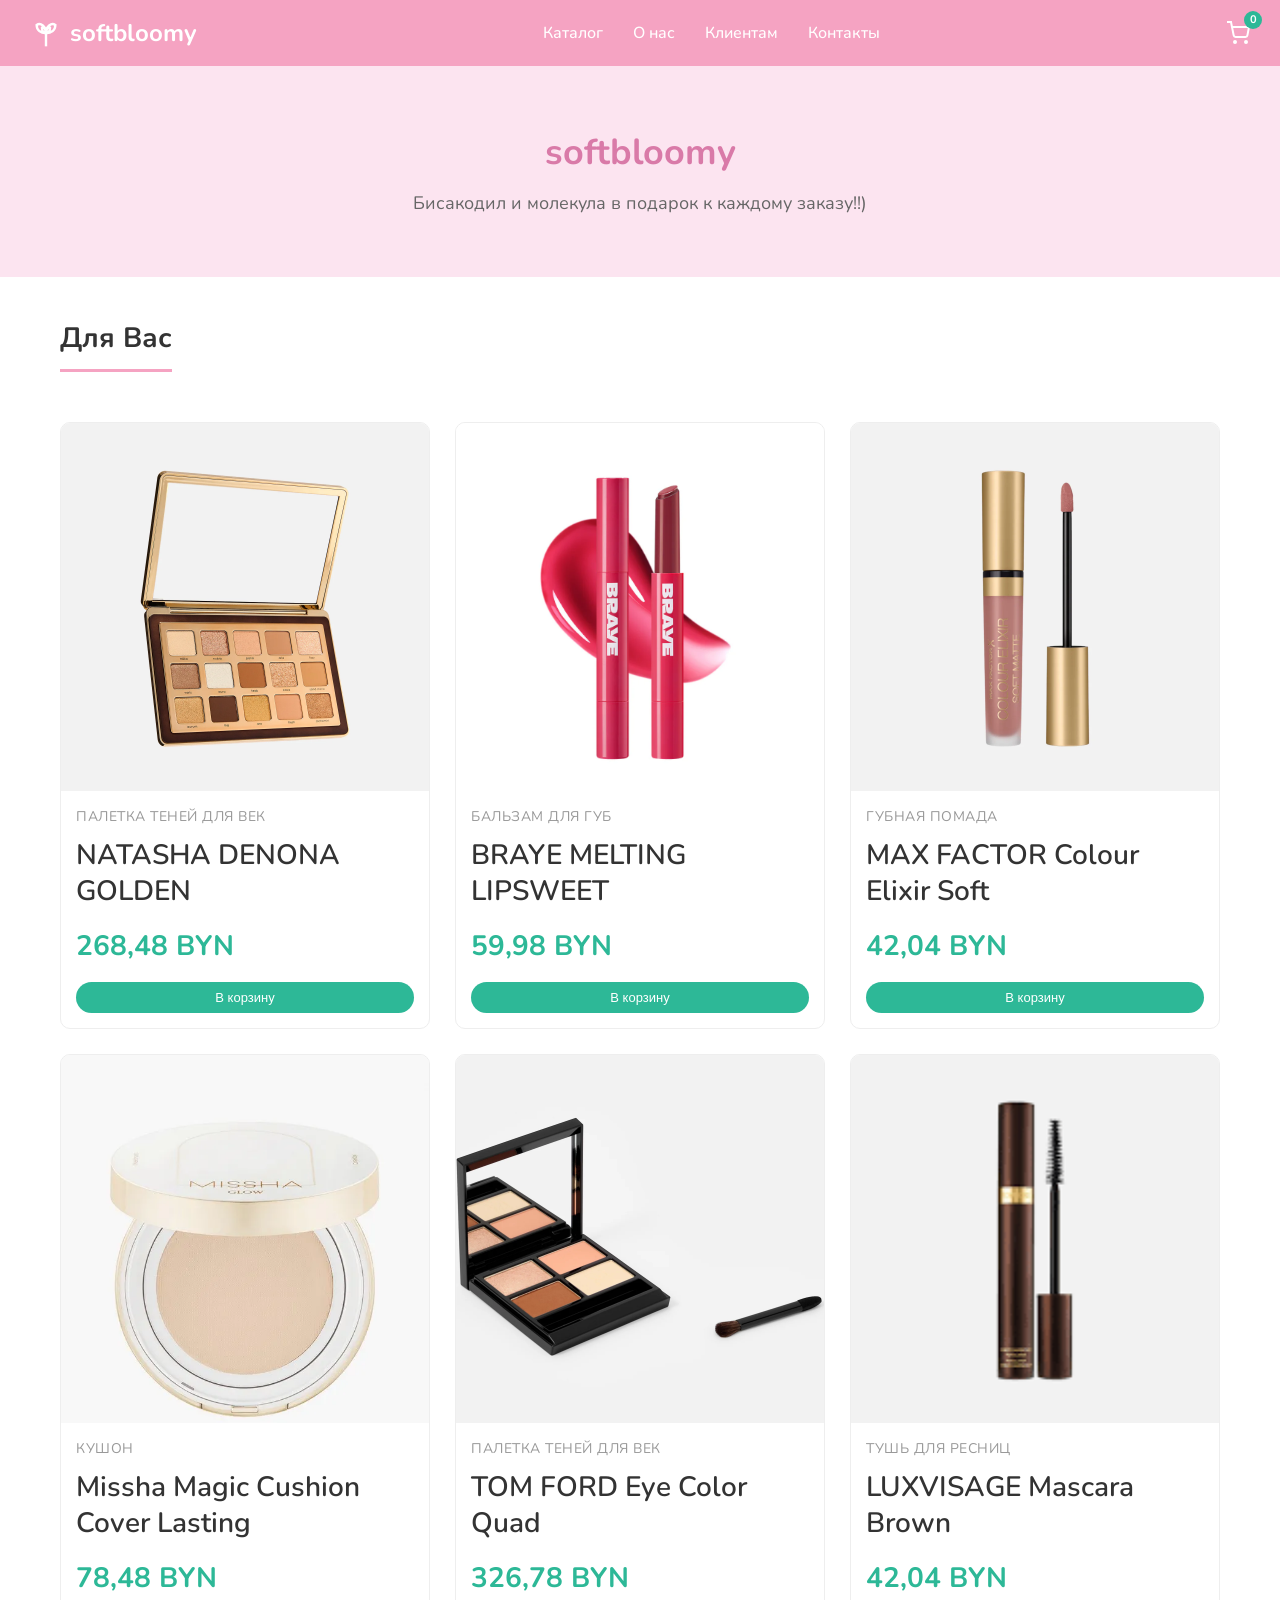
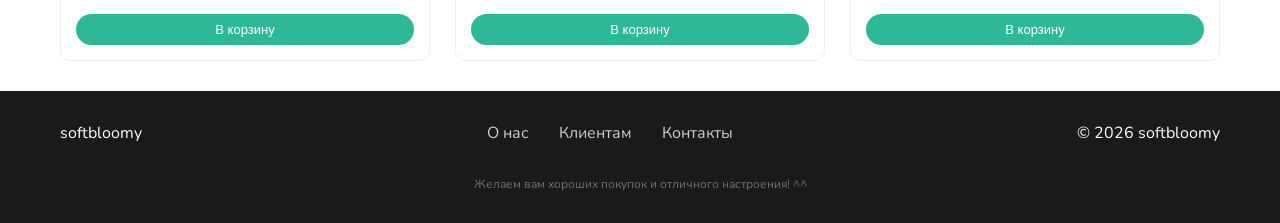
==== index.html @ a7adffe4 "commit" ====
<!DOCTYPE html>
<html lang="ru">
<head>
    <meta charset="UTF-8">
    <meta name="viewport" content="width=device-width, initial-scale=1.0">
    <title>softbloomy — интернет-магазин косметики</title>
    <link href="https://fonts.googleapis.com/css2?family=Nunito:wght@400;500;600;700&display=swap" rel="stylesheet">
    <link rel="stylesheet" href="style.css">
</head>
<body>

<header>
    <div class="logo">
        <a href="index.html">
            <svg width="32" height="32" viewBox="0 0 24 24" fill="none" stroke="white" stroke-width="1.8">
                <path d="M12 22V12"/>
                <path d="M12 12C12 7 8 4 5 6c0 4 3 6 7 6z"/>
                <path d="M12 12C12 7 16 4 19 6c0 4-3 6-7 6z"/>
                <path d="M12 12C12 9 10 7 9 8c0 3 1.5 4 3 4z"/>
                <path d="M12 12C12 9 14 7 15 8c0 3-1.5 4-3 4z"/>
            </svg>
            softbloomy
        </a>
    </div>
    <ul class="nav-links">
        <li><a href="catalog.html">Каталог</a></li>
        <li><a href="about.html">О нас</a></li>
        <li><a href="clients.html">Клиентам</a></li>
        <li><a href="contacts.html">Контакты</a></li>
    </ul>
    <div class="cart-link">
        <a href="cart.html">
            <svg width="24" height="24" viewBox="0 0 24 24" fill="none" stroke="white" stroke-width="2">
                <circle cx="9" cy="21" r="1"/>
                <circle cx="20" cy="21" r="1"/>
                <path d="M1 1h4l2.68 13.39a2 2 0 0 0 2 1.61h9.72a2 2 0 0 0 2-1.61L23 6H6"/>
            </svg>
            <span class="cart-count">0</span>
        </a>
    </div>
    <div class="burger">
        <span></span><span></span><span></span>
    </div>
</header>

<div class="mobile-menu">
    <a href="catalog.html">Каталог</a>
    <a href="about.html">О нас</a>
    <a href="clients.html">Клиентам</a>
    <a href="contacts.html">Контакты</a>
</div>

<main>
    <div class="hero">
        <h1>softbloomy</h1>
        <p>Бисакодил и молекула в подарок к каждому заказу!!) </p>
    </div>
    
    <div class="container">
        <h2 class="section-title">Для Вас</h2>
        <div class="product-grid" id="featured-grid"></div>
    </div>
</main>

<footer>
    <div class="container">
        <div class="footer-inner">
            <div>softbloomy</div>
            <div class="footer-links">
                <a href="about.html">О нас</a>
                <a href="clients.html">Клиентам</a>
                <a href="contacts.html">Контакты</a>
            </div>
            <div>© 2026 softbloomy</div>
        </div>
    </div>
</footer>

<script src="main.js"></script>
</body>
</html>
---- style.css ----
@charset "UTF-8";
* {
  margin: 0;
  padding: 0;
  box-sizing: border-box;
}

body {
  font-family: "Nunito", sans-serif;
  background: #ffffff;
  color: #333;
  line-height: 1.5;
  min-height: 100vh;
  display: flex;
  flex-direction: column;
}

.container {
  max-width: 1200px;
  margin: 0 auto;
  padding: 0 20px;
}

/* ШАПКА */
header {
  background: #f5a3c2;
  padding: 15px 30px;
  display: flex;
  justify-content: space-between;
  align-items: center;
  flex-wrap: wrap;
  position: sticky;
  top: 0;
  z-index: 100;
}

.logo a {
  font-size: 24px;
  font-weight: bold;
  color: white;
  text-decoration: none;
  display: flex;
  align-items: center;
  gap: 8px;
}

.logo svg {
  width: 32px;
  height: 32px;
}

.nav-links {
  display: flex;
  gap: 30px;
  list-style: none;
}

.nav-links a {
  color: white;
  text-decoration: none;
  font-weight: 500;
  padding: 5px 0;
}

.nav-links a:hover,
.nav-links a.active {
  border-bottom: 2px solid white;
}

.cart-link a {
  display: flex;
  align-items: center;
  gap: 5px;
  color: white;
  text-decoration: none;
  position: relative;
}

.cart-link svg {
  width: 24px;
  height: 24px;
}

.cart-count {
  position: absolute;
  top: -10px;
  right: -12px;
  background: #2db897;
  color: white;
  font-size: 11px;
  width: 18px;
  height: 18px;
  border-radius: 50%;
  display: flex;
  align-items: center;
  justify-content: center;
  font-weight: bold;
}

.burger {
  display: none;
  flex-direction: column;
  cursor: pointer;
}

.burger span {
  width: 25px;
  height: 3px;
  background: white;
  margin: 3px 0;
}

.mobile-menu {
  display: none;
  flex-direction: column;
  background: #f5a3c2;
  padding: 15px;
  gap: 10px;
}

.mobile-menu a {
  color: white;
  text-decoration: none;
  padding: 8px;
}

.mobile-menu.open {
  display: flex;
}

/* ГЛАВНЫЙ БАННЕР */
.hero {
  background: #fce4f0;
  text-align: center;
  padding: 60px 20px;
}

.hero h1 {
  font-size: 36px;
  color: #d97aa8;
  margin-bottom: 10px;
}

.hero p {
  font-size: 18px;
  color: #666;
}

/* ЗАГОЛОВКИ */
.section-title {
  font-size: 28px;
  margin: 40px 0 20px;
  padding-bottom: 10px;
  border-bottom: 3px solid #f5a3c2;
  display: inline-block;
}

/* СЕТКА ТОВАРОВ */
.product-grid {
  display: grid;
  grid-template-columns: repeat(3, 1fr);
  gap: 25px;
  margin: 30px 0;
}

/* КАРТОЧКА ТОВАРА */
.product-card {
  border: 1px solid #eee;
  border-radius: 10px;
  overflow: hidden;
  transition: box-shadow 0.2s;
  background: white;
}

.product-card:hover {
  box-shadow: 0 5px 15px rgba(0, 0, 0, 0.1);
}

/* КВАДРАТНОЕ ИЗОБРАЖЕНИЕ */
.product-img {
  width: 100%;
  aspect-ratio: 1/1;
  overflow: hidden;
  background: #f5f5f5;
}

.product-img img {
  width: 100%;
  height: 100%;
  -o-object-fit: cover;
     object-fit: cover;
}

.product-info {
  padding: 15px;
}

.product-type {
  font-size: 12px;
  color: #999;
  text-transform: uppercase;
  letter-spacing: 0.5px;
}

.product-name {
  font-size: 16px;
  font-weight: 600;
  margin: 8px 0;
  line-height: 1.3;
}

/* ЦЕНА ТОВАРА - ЖИРНЫМ ЗЕЛЁНЫМ */
.product-price {
  font-size: 18px;
  font-weight: bold;
  color: #2db897;
  margin: 10px 0;
  display: block;
}

/* КНОПКА В КОРЗИНУ */
.btn-add {
  background: #2db897;
  color: white;
  border: none;
  padding: 8px 16px;
  border-radius: 20px;
  cursor: pointer;
  font-size: 13px;
  width: 100%;
  transition: background 0.2s;
}

.btn-add:hover {
  background: #1e8a72;
}

/* КАТАЛОГ */
.catalog-layout {
  display: grid;
  grid-template-columns: 220px 1fr;
  gap: 30px;
  margin: 30px 0;
}

.sidebar {
  background: #f9f9f9;
  padding: 20px;
  border-radius: 10px;
  position: sticky;
  top: 90px;
  align-self: start;
}

.sidebar h3 {
  margin-bottom: 15px;
  padding-bottom: 8px;
  border-bottom: 2px solid #f5a3c2;
}

.category {
  margin-bottom: 10px;
}

.category-btn {
  width: 100%;
  text-align: left;
  background: none;
  border: none;
  padding: 8px 0;
  font-size: 15px;
  cursor: pointer;
  display: flex;
  justify-content: space-between;
}

.subcats {
  padding-left: 15px;
  max-height: 0;
  overflow: hidden;
  transition: max-height 0.2s;
}

.subcats.open {
  max-height: 150px;
}

.subcats a {
  display: block;
  padding: 5px 0;
  color: #666;
  text-decoration: none;
  font-size: 14px;
}

.subcats a:hover {
  color: #2db897;
}

/* ХЛЕБНЫЕ КРОШКИ */
.breadcrumb {
  margin: 20px 0;
  font-size: 14px;
  color: #999;
}

.breadcrumb a {
  color: #2db897;
  text-decoration: none;
}

/* СТРАНИЦА ТОВАРА */
.product-page {
  display: grid;
  grid-template-columns: 1fr 1fr;
  gap: 40px;
  margin: 40px 0;
}

.product-gallery {
  width: 100%;
  aspect-ratio: 1/1;
  overflow: hidden;
  border-radius: 10px;
  background: #f5f5f5;
}

.product-gallery img {
  width: 100%;
  height: 100%;
  -o-object-fit: cover;
     object-fit: cover;
}

.product-info .product-type {
  color: #999;
  text-transform: uppercase;
  font-size: 14px;
}

.product-info .product-name {
  font-size: 28px;
  margin: 10px 0;
}

.product-info .product-price {
  font-size: 28px;
  color: #2db897;
  font-weight: bold;
  margin: 15px 0;
}

.btn-primary {
  background: #2db897;
  color: white;
  border: none;
  padding: 12px 30px;
  border-radius: 30px;
  font-size: 16px;
  cursor: pointer;
}

.btn-primary:hover {
  background: #1e8a72;
}

.specs-table {
  width: 100%;
  margin-top: 20px;
  border-collapse: collapse;
}

.specs-table tr {
  border-bottom: 1px solid #eee;
}

.specs-table td {
  padding: 10px 5px;
}

.specs-table td:first-child {
  color: #999;
  width: 40%;
}

/* КОРЗИНА */
.cart-page {
  display: grid;
  grid-template-columns: 1fr 320px;
  gap: 30px;
  margin: 30px 0;
}

.cart-item {
  display: grid;
  grid-template-columns: 80px 1fr auto;
  gap: 15px;
  align-items: center;
  background: #f9f9f9;
  padding: 15px;
  border-radius: 10px;
  margin-bottom: 15px;
}

.cart-item-img {
  width: 80px;
  height: 80px;
  border-radius: 8px;
  overflow: hidden;
}

.cart-item-img img {
  width: 100%;
  height: 100%;
  -o-object-fit: cover;
     object-fit: cover;
}

.cart-item-price {
  color: #2db897;
  font-weight: bold;
}

.qty-control {
  display: flex;
  gap: 10px;
  align-items: center;
}

.qty-btn {
  width: 30px;
  height: 30px;
  border-radius: 50%;
  border: 1px solid #ddd;
  background: white;
  cursor: pointer;
}

.qty-btn:hover {
  background: #f5a3c2;
  border-color: #f5a3c2;
}

.cart-summary {
  background: #f9f9f9;
  padding: 20px;
  border-radius: 10px;
  position: sticky;
  top: 90px;
}

.cart-summary h3 {
  margin-bottom: 15px;
}

.summary-row {
  display: flex;
  justify-content: space-between;
  margin: 10px 0;
}

.summary-row.total {
  font-size: 18px;
  font-weight: bold;
  border-top: 1px solid #ddd;
  padding-top: 10px;
  margin-top: 10px;
}

.btn-order {
  width: 100%;
  background: #2db897;
  color: white;
  border: none;
  padding: 12px;
  border-radius: 30px;
  margin-top: 20px;
  cursor: pointer;
}

.btn-order:hover {
  background: #1e8a72;
}

.empty-cart {
  text-align: center;
  padding: 60px;
}

.empty-cart svg {
  width: 80px;
  color: #ccc;
  margin-bottom: 20px;
}

/* ФОРМА ЗАКАЗА */
.order-form {
  margin-top: 20px;
  padding-top: 20px;
  border-top: 1px solid rgba(0, 0, 0, 0.1);
}

.form-group {
  margin-bottom: 15px;
}

.form-group label {
  display: block;
  margin-bottom: 5px;
  font-weight: 500;
  font-size: 13px;
}

.form-group input,
.form-group select {
  width: 100%;
  padding: 10px;
  border: 1px solid #ddd;
  border-radius: 8px;
  font-family: inherit;
  font-size: 14px;
}

.form-group input:focus,
.form-group select:focus {
  outline: none;
  border-color: #2db897;
}

.city-row {
  display: flex;
  gap: 10px;
}

.city-row select {
  flex: 1;
}

.btn-select-city {
  background: #f5a3c2;
  color: white;
  border: none;
  padding: 0 15px;
  border-radius: 8px;
  cursor: pointer;
  font-size: 16px;
  font-weight: bold;
}

.btn-select-city:hover {
  background: #d97aa8;
}

.selected-city {
  background: #e8f5f0;
  padding: 8px 12px;
  border-radius: 8px;
  font-size: 13px;
  margin-top: 10px;
}

/* СТРАНИЦЫ О НАС, КЛИЕНТАМ, КОНТАКТЫ */
.page-content {
  max-width: 800px;
  margin: 40px auto;
  text-align: center;
}

.info-block {
  background: #f9f9f9;
  padding: 20px;
  border-radius: 10px;
  margin: 20px 0;
  text-align: left;
}

.info-block h3 {
  color: #2db897;
  margin-bottom: 10px;
}

.contacts-list {
  text-align: left;
  background: #f9f9f9;
  padding: 30px;
  border-radius: 10px;
}

.contacts-list p {
  margin: 15px 0;
}

/* ПОДВАЛ */
footer {
  background: #1a1a1a;
  color: white;
  padding: 30px 0;
  margin-top: auto;
}

.footer-inner {
  display: flex;
  justify-content: space-between;
  align-items: center;
  flex-wrap: wrap;
  gap: 20px;
}

.footer-links {
  display: flex;
  gap: 30px;
}

.footer-links a {
  color: #ccc;
  text-decoration: none;
}

.footer-links a:hover {
  color: #f5a3c2;
}

/* УВЕДОМЛЕНИЕ */
.toast {
  position: fixed;
  bottom: 20px;
  right: 20px;
  background: #2db897;
  color: white;
  padding: 12px 20px;
  border-radius: 8px;
  transform: translateY(150%);
  transition: transform 0.3s;
  z-index: 1000;
}

.toast.show {
  transform: translateY(0);
}

/* АДАПТИВ */
@media (max-width: 900px) {
  .product-grid {
    grid-template-columns: repeat(2, 1fr);
  }
  .catalog-layout {
    grid-template-columns: 1fr;
  }
  .sidebar {
    position: static;
  }
}
@media (max-width: 700px) {
  .nav-links {
    display: none;
  }
  .burger {
    display: flex;
  }
  .product-page {
    grid-template-columns: 1fr;
  }
  .cart-page {
    grid-template-columns: 1fr;
  }
  .footer-inner {
    flex-direction: column;
    text-align: center;
  }
}
@media (max-width: 500px) {
  .product-grid {
    grid-template-columns: 1fr;
  }
  .cart-item {
    grid-template-columns: 70px 1fr;
  }
  .qty-control {
    grid-column: 1/-1;
    justify-content: flex-end;
  }
}/*# sourceMappingURL=style.css.map */
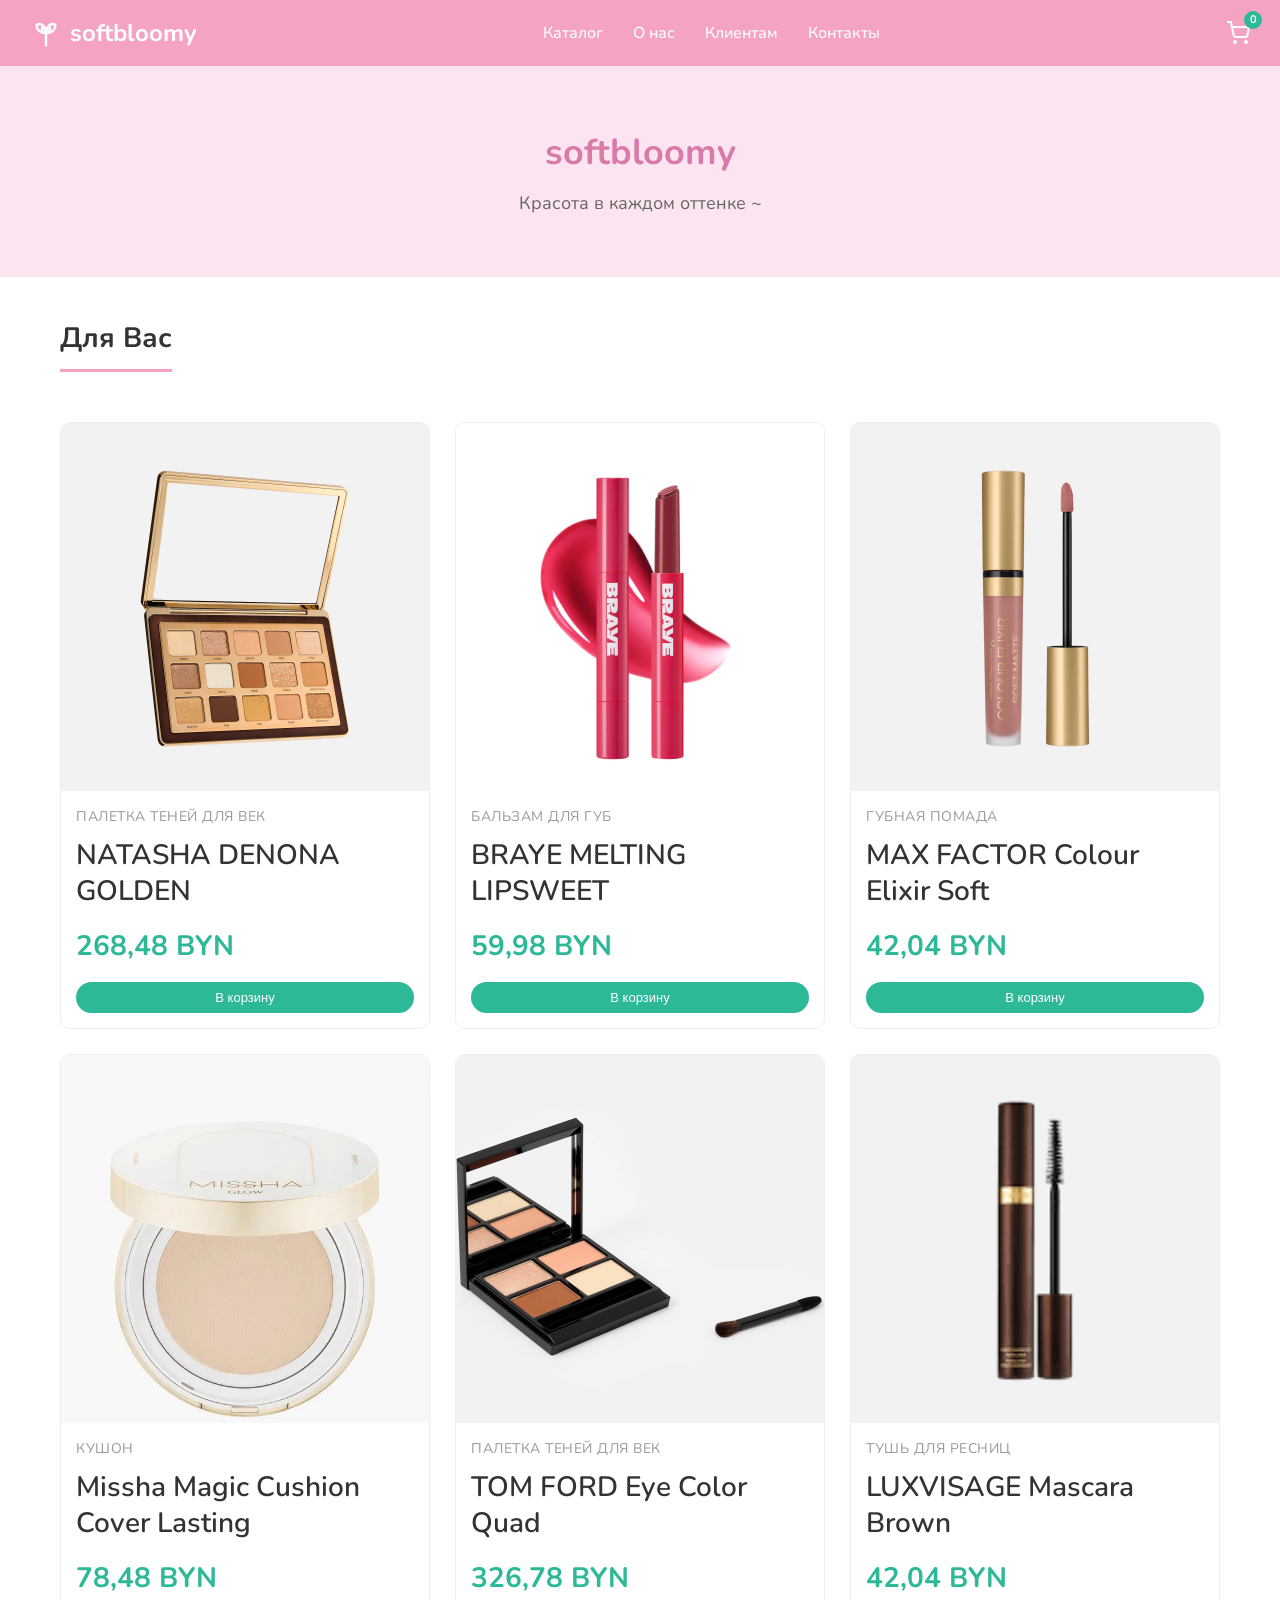
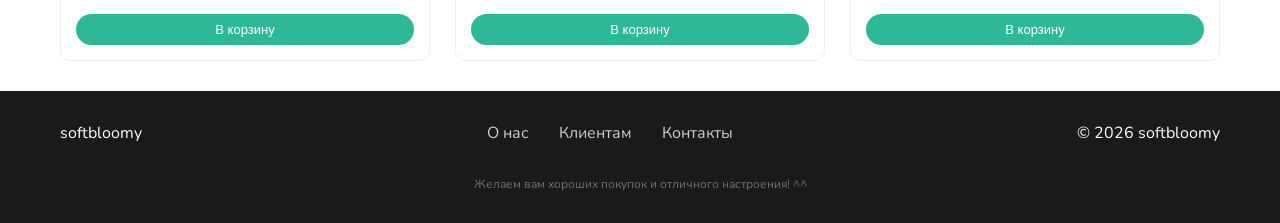
==== commit dbc86df3: "commit" ====
--- a/index.html
+++ b/index.html
@@ -53,7 +53,7 @@
 <main>
     <div class="hero">
         <h1>softbloomy</h1>
-        <p>Бисакодил и молекула в подарок к каждому заказу!!) </p>
+        <p>Красота в каждом оттенке ~ </p>
     </div>
     
     <div class="container">
